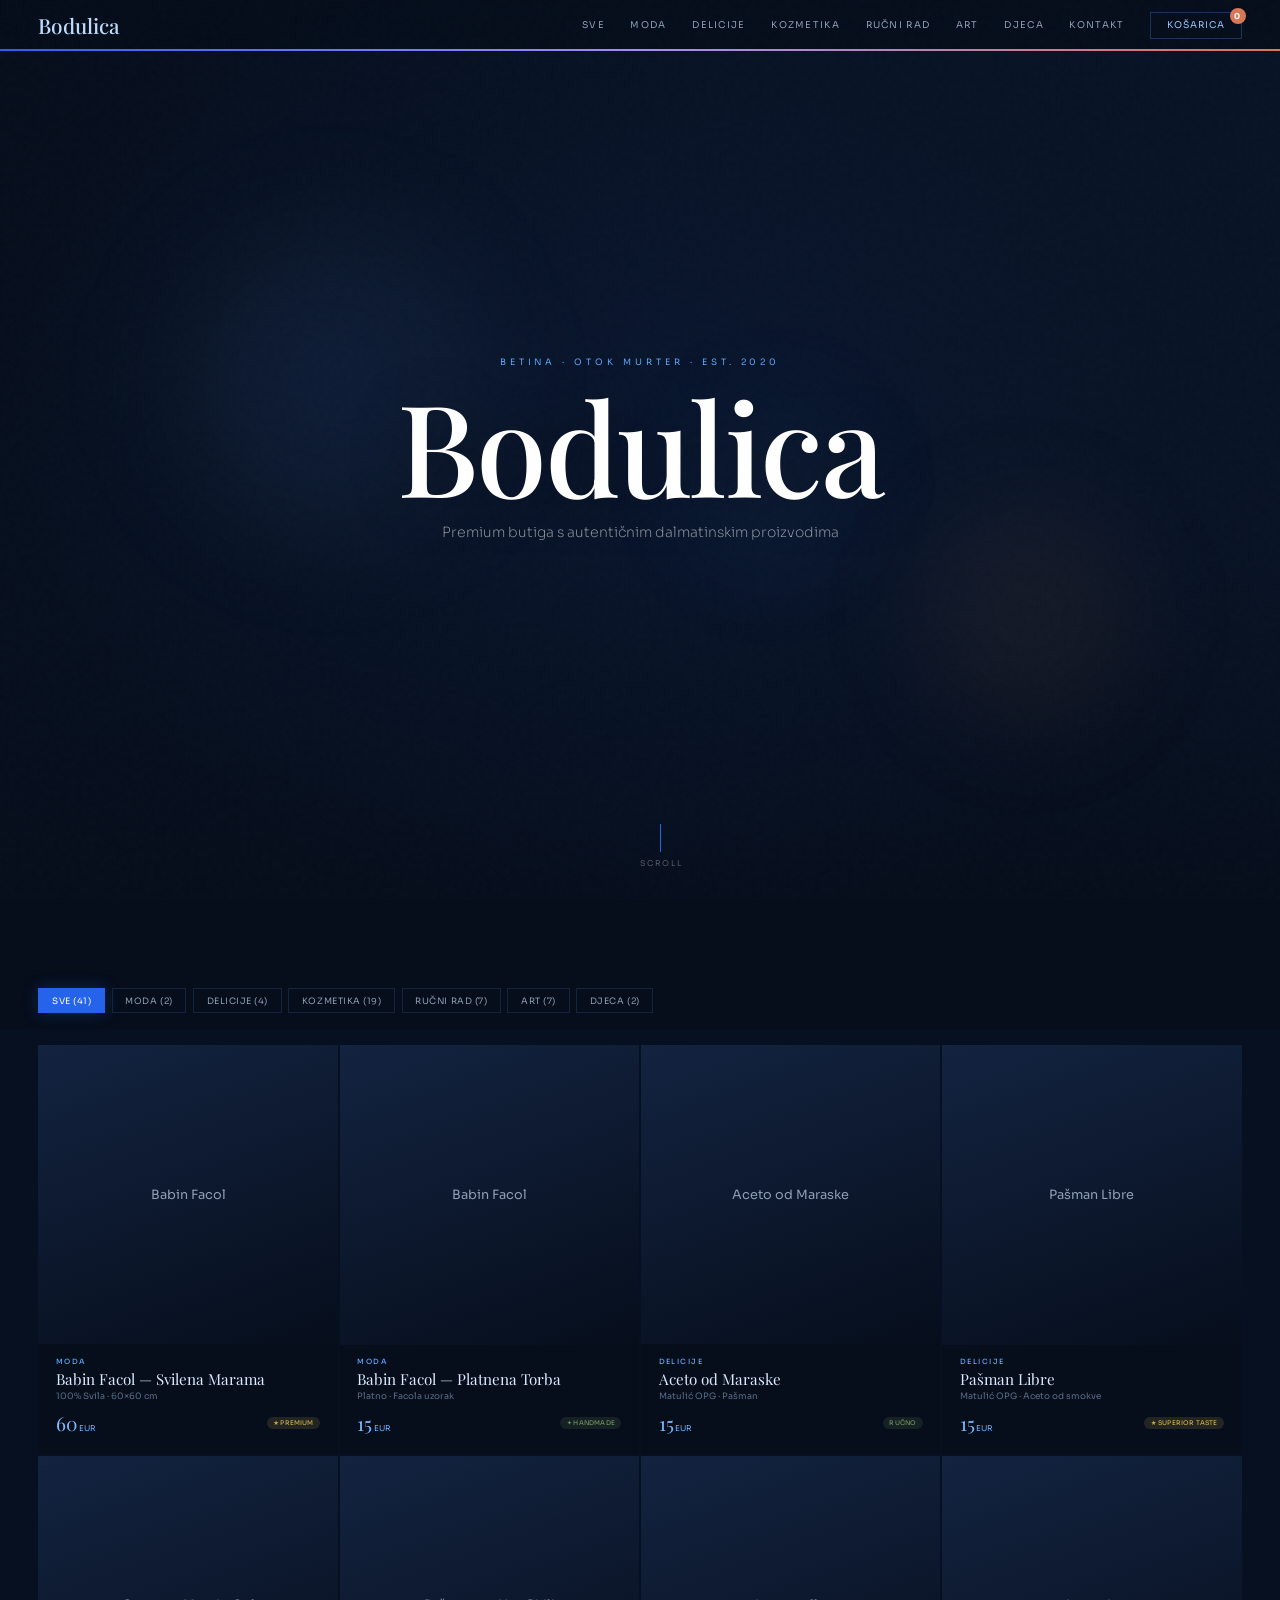
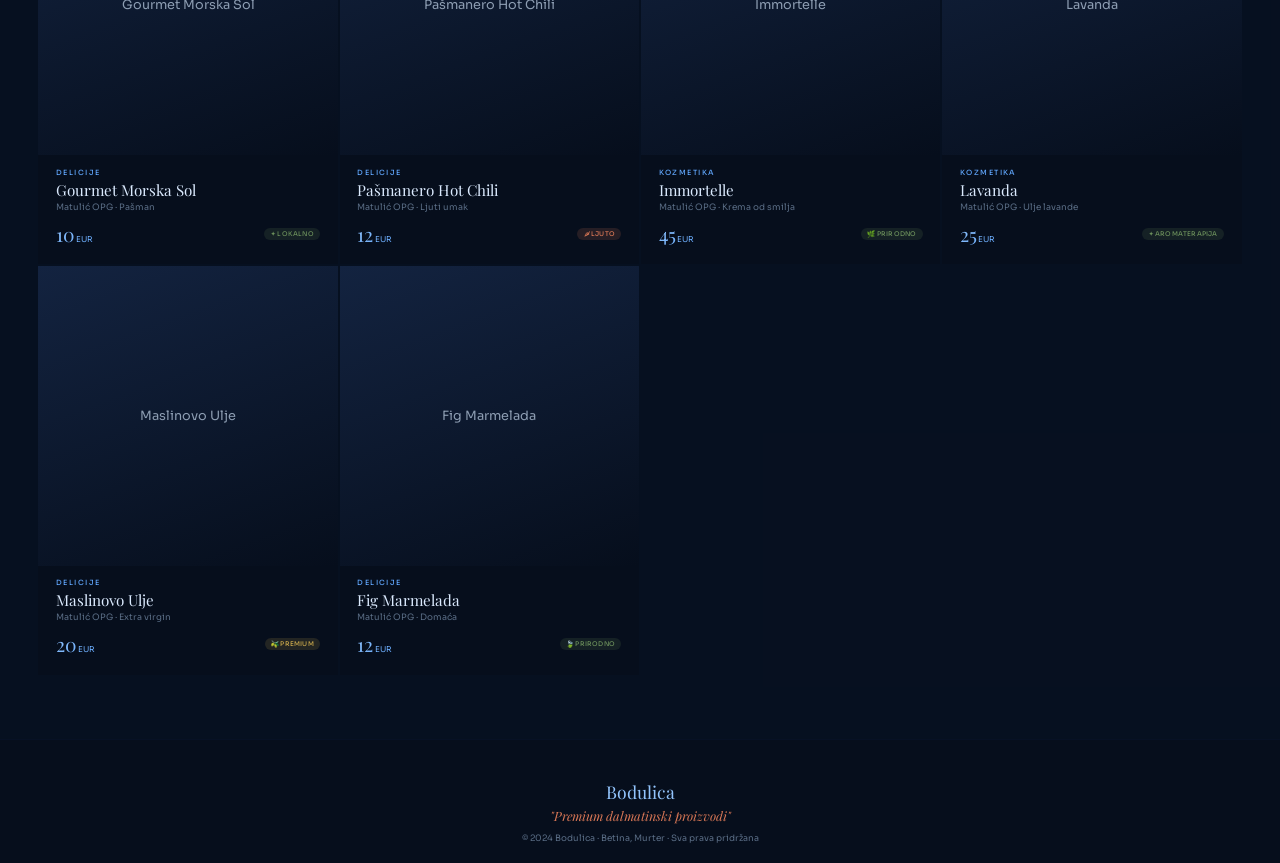
==== bodulica-deploy/index.html @ 8fa660ea "Fix trailing whitespace lint errors" ====
<!DOCTYPE html>
<html lang="hr">
<head>
    <meta charset="UTF-8">
    <meta name="viewport" content="width=device-width,initial-scale=1.0">
    <title>Bodulica — Premium Butiga · Betina, Murter</title>
    <link rel="preconnect" href="https://fonts.googleapis.com">
    <link rel="preconnect" href="https://fonts.gstatic.com" crossorigin>
    <link href="https://fonts.googleapis.com/css2?family=Playfair+Display:ital,wght@0,400;0,500;0,600;0,700;1,400&family=Sora:wght@200;300;400;500;600&display=swap" rel="stylesheet">
    <style>
        :root{--b9:#060e1c;--b8:#0c1a30;--b7:#132340;--b6:#1a3358;--b5:#2563EB;--b4:#60a5fa;--b3:#93c5fd;--b2:#bfdbfe;--b1:#dbeafe;--go:#c9a84c;--te:#d97756;--ol:#6b8f5b;--t1:#eaeff5;--t2:#8d9db2;--tm:#5a6d85;--fd:'Playfair Display',Georgia,serif;--fb:'Sora',system-ui,sans-serif;--e:cubic-bezier(.16,1,.3,1)}
        *,*::before,*::after{margin:0;padding:0;box-sizing:border-box}
        html{font-size:16px;scroll-behavior:smooth;-webkit-font-smoothing:antialiased}
        body{font-family:var(--fb);background:var(--b9);color:var(--t1);overflow-x:hidden}
        a{color:inherit;text-decoration:none}
        body::before{content:'';position:fixed;inset:0;z-index:9999;pointer-events:none;opacity:.018;background-image:url("data:image/svg+xml,%3Csvg viewBox='0 0 200 200' xmlns='http://www.w3.org/2000/svg'%3E%3Cfilter id='n'%3E%3CfeTurbulence type='fractalNoise' baseFrequency='.8' numOctaves='4' stitchTiles='stitch'/%3E%3C/filter%3E%3Crect width='100%25' height='100%25' filter='url(%23n)'/%3E%3C/svg%3E")}

        /* Header */
        .hd{position:fixed;top:0;left:0;right:0;z-index:200;padding:.7rem 3vw;background:rgba(6,14,28,.88);backdrop-filter:blur(28px);-webkit-backdrop-filter:blur(28px);border-bottom:1px solid rgba(37,99,235,.05)}
        .hd::after{content:'';position:absolute;bottom:-1px;left:0;right:0;height:2px;background:linear-gradient(90deg,var(--b5),#a78bfa,var(--te),var(--go),var(--ol),var(--b4),var(--b5));background-size:300% 100%;animation:rainbowSlide 8s linear infinite}
        @keyframes rainbowSlide{0%{background-position:0% 50%}100%{background-position:300% 50%}}
        .hd-in{display:flex;align-items:center;justify-content:space-between;max-width:1440px;margin:0 auto}
        .lg{font-family:var(--fd);font-size:1.3rem;color:var(--b2);font-weight:500}
        .hn{display:flex;gap:1.6rem;align-items:center}
        .hn a{font-size:.58rem;font-weight:400;color:var(--t2);letter-spacing:.14em;text-transform:uppercase;transition:color .3s;position:relative}
        .hn a:hover{color:var(--b3)}
        .hn a::after{content:'';position:absolute;bottom:-2px;left:0;width:0;height:1px;background:var(--b4);transition:width .4s var(--e)}
        .hn a:hover::after{width:100%}
        .cb{position:relative;background:none;border:1px solid var(--b6);color:var(--b3);padding:.4rem 1rem;font-family:var(--fb);font-size:.58rem;letter-spacing:.1em;text-transform:uppercase;cursor:pointer;transition:all .3s}
        .cb:hover{background:var(--b5);border-color:var(--b5);color:#fff}
        .cc{position:absolute;top:-5px;right:-5px;min-width:16px;height:16px;background:var(--te);color:#fff;border-radius:50%;font-size:.5rem;display:flex;align-items:center;justify-content:center;font-weight:700;padding:0 3px}
        .cc:not(:empty){animation:bmp .4s var(--e),cartPulse 2s ease-in-out infinite 1s}
        @keyframes bmp{50%{transform:scale(1.5)}}
        @keyframes cartPulse{0%,100%{box-shadow:0 0 0 0 rgba(217,119,86,.4)}50%{box-shadow:0 0 0 6px rgba(217,119,86,0)}}

        /* Hero */
        .hero{position:relative;width:100%;height:100vh;overflow:hidden;background:linear-gradient(135deg,var(--b9),var(--b8))}
        .hero::before{content:'';position:absolute;top:20%;left:10%;width:400px;height:400px;border-radius:50%;background:radial-gradient(circle,rgba(37,99,235,.12),rgba(147,197,253,.06),transparent 70%);filter:blur(60px);animation:orbFloat 12s ease-in-out infinite;z-index:1;pointer-events:none}
        .hero .orb2{position:absolute;bottom:15%;right:8%;width:300px;height:300px;border-radius:50%;background:radial-gradient(circle,rgba(201,168,76,.08),rgba(217,119,86,.06),transparent 70%);filter:blur(50px);animation:orbFloat 16s ease-in-out infinite reverse;z-index:1;pointer-events:none}
        .hero .orb3{position:absolute;top:40%;right:30%;width:250px;height:250px;border-radius:50%;background:radial-gradient(circle,rgba(107,143,91,.08),rgba(37,99,235,.05),transparent 70%);filter:blur(40px);animation:orbFloat 10s ease-in-out infinite 3s;z-index:1;pointer-events:none}
        @keyframes orbFloat{0%,100%{transform:translate(0,0) scale(1)}25%{transform:translate(30px,-40px) scale(1.1)}50%{transform:translate(-20px,30px) scale(.95)}75%{transform:translate(15px,20px) scale(1.05)}}
        .hero-ov{position:absolute;inset:0;background:linear-gradient(180deg,rgba(6,14,28,.2) 0%,rgba(6,14,28,.5) 60%,var(--b9) 100%)}
        .hero::after{content:'';position:absolute;inset:0;background:radial-gradient(ellipse 50% 60% at 50% 45%,rgba(37,99,235,.06),transparent);pointer-events:none}
        .hero-c{position:absolute;inset:0;display:flex;flex-direction:column;align-items:center;justify-content:center;z-index:2;text-align:center;padding:2rem}
        .hero-c .ov{font-size:.55rem;letter-spacing:.45em;text-transform:uppercase;color:var(--b4);margin-bottom:1.2rem;opacity:0;animation:fu .8s var(--e) .3s forwards}
        .hero-c h1{font-family:var(--fd);font-size:clamp(3.5rem,10vw,8rem);font-weight:500;color:#fff;line-height:.92;margin-bottom:1rem;opacity:0;animation:fu 1s var(--e) .5s forwards;text-shadow:0 4px 60px rgba(0,0,0,.3);letter-spacing:-.02em;animation:fu 1s var(--e) .5s forwards,heroSpacing 8s ease-in-out infinite 2s}
        @keyframes heroSpacing{0%,100%{letter-spacing:-.02em}50%{letter-spacing:.04em}}
        .hero-c p{font-size:clamp(.82rem,1.1vw,1rem);font-weight:200;color:rgba(255,255,255,.6);max-width:400px;margin:0 auto;line-height:1.7;opacity:0;animation:fu .8s var(--e) .8s forwards}
        .hero-sc{position:absolute;bottom:2rem;left:50%;transform:translateX(-50%);z-index:2;display:flex;flex-direction:column;align-items:center;gap:.35rem;color:rgba(255,255,255,.3);font-size:.5rem;letter-spacing:.2em;text-transform:uppercase;opacity:0;animation:fu .6s var(--e) 1.2s forwards}
        .hero-sc .ln{width:1px;height:28px;background:var(--b5);animation:sl 2s ease-in-out infinite}
        @keyframes sl{0%{transform:scaleY(0);transform-origin:top}50%{transform:scaleY(1);transform-origin:top}51%{transform-origin:bottom}100%{transform:scaleY(0);transform-origin:bottom}}
        @keyframes fu{from{opacity:0;transform:translateY(20px)}to{opacity:1;transform:translateY(0)}}

        /* Filters */
        .fl{padding:5.5rem 3vw 1rem;max-width:1440px;margin:0 auto;display:flex;gap:.4rem;flex-wrap:wrap}
        .fb{padding:.35rem .8rem;border:1px solid var(--b7);background:transparent;color:var(--t2);font-family:var(--fb);font-size:.55rem;letter-spacing:.06em;cursor:pointer;transition:all .3s;text-transform:uppercase}
        .fb.ac,.fb:hover{background:var(--b5);border-color:var(--b5);color:#fff}
        .fb.ac{box-shadow:0 0 16px rgba(37,99,235,.25)}

        /* Grid */
        .pg{max-width:1440px;margin:0 auto;padding:1rem 3vw 4rem;display:grid;grid-template-columns:repeat(auto-fill,minmax(240px,1fr));gap:2px;background:rgba(37,99,235,.02);position:relative}
        .pc{background:var(--b9);cursor:pointer;transition:all .5s var(--e);position:relative;overflow:hidden;opacity:0;transform:translateY(18px)}
        .pc.vs{opacity:1;transform:translateY(0)}
        .pc:nth-child(4n+1){transition-delay:.05s}
        .pc:nth-child(4n+2){transition-delay:.1s}
        .pc:nth-child(4n+3){transition-delay:.15s}
        .pc:nth-child(4n+4){transition-delay:.2s}
        .pc:hover{background:rgba(12,26,48,.8);transform:translateY(-2px);box-shadow:0 12px 40px rgba(0,0,0,.3)}
        .pc::before{content:'';position:absolute;top:0;left:-100%;width:60%;height:100%;background:linear-gradient(90deg,transparent,rgba(255,255,255,.03),transparent);z-index:10;pointer-events:none;transition:none}
        .pc:hover::before{animation:shimmer .8s ease forwards}
        @keyframes shimmer{to{left:150%}}
        .pc::after{content:'';position:absolute;inset:-1px;z-index:-1;opacity:0;transition:opacity .5s;background:linear-gradient(135deg,var(--b5),rgba(167,139,250,.3),var(--te),var(--go));background-size:300% 300%;animation:glowShift 4s ease infinite;border-radius:inherit}
        .pc:hover::after{opacity:1}
        @keyframes glowShift{0%,100%{background-position:0% 50%}50%{background-position:100% 50%}}
        .pw{position:relative;overflow:hidden}
        .pi{width:100%;aspect-ratio:1;object-fit:contain;padding:1rem;background:linear-gradient(160deg,rgba(12,26,48,.5),var(--b9));transition:transform .7s var(--e)}
        .pc:hover .pi{transform:scale(1.05)}
        .ml{position:absolute;top:.6rem;right:.6rem;background:rgba(37,99,235,.85);color:#fff;font-size:.45rem;padding:.15rem .4rem;border-radius:100px;font-weight:500;backdrop-filter:blur(4px)}
        .pb{padding:.8rem 1.1rem 1.1rem}
        .pt{font-size:.45rem;font-weight:500;letter-spacing:.2em;color:var(--b4);margin-bottom:.25rem}
        .pn{font-family:var(--fd);font-size:.95rem;color:var(--b1);margin-bottom:.1rem;line-height:1.2}
        .pr{font-size:.55rem;color:var(--tm);margin-bottom:.5rem}
        .pf{display:flex;align-items:center;justify-content:space-between}
        .pp{font-family:var(--fd);font-size:1.2rem;color:var(--b3);background:linear-gradient(135deg,var(--b3),var(--b4));-webkit-background-clip:text;-webkit-text-fill-color:transparent;background-clip:text}
        .pp .eu{font-family:var(--fb);font-size:.5rem;color:var(--tm);margin-left:.08rem}
        .bd{position:relative;overflow:hidden;display:inline-flex;padding:.12rem .4rem;border-radius:100px;font-size:.4rem;font-weight:500;letter-spacing:.03em;text-transform:uppercase}
        .bd::before{content:'✦';position:absolute;right:-12px;top:50%;transform:translateY(-50%);font-size:.4rem;opacity:0;transition:all .4s var(--e)}
        .pc:hover .bd::before{right:4px;opacity:.6}
        .bg-award{background:rgba(201,168,76,.15);color:var(--go)}
        .bg-new{background:rgba(37,99,235,.15);color:var(--b4)}
        .bg-hot{background:rgba(217,119,86,.15);color:var(--te)}
        .bg-eco{background:rgba(107,143,91,.15);color:var(--ol)}
        .qb{position:absolute;bottom:4rem;right:.8rem;width:30px;height:30px;border-radius:50%;background:var(--b5);border:none;color:#fff;cursor:pointer;display:flex;align-items:center;justify-content:center;opacity:0;transform:translateY(6px);transition:all .3s var(--e);font-size:.95rem}
        .pc:hover .qb{opacity:1;transform:translateY(0)}
        .qb:hover{background:var(--b4);transform:scale(1.12)!important}

        /* Modal */
        .mb{position:fixed;inset:0;z-index:500;background:rgba(6,14,28,.9);backdrop-filter:blur(20px);opacity:0;visibility:hidden;transition:all .4s;display:flex;align-items:center;justify-content:center;padding:1rem}
        .mb.op{opacity:1;visibility:visible}
        .md{background:var(--b8);max-width:820px;width:100%;max-height:92vh;overflow-y:auto;display:grid;grid-template-columns:1fr 1fr;position:relative;transform:translateY(16px);transition:transform .5s var(--e);border:1px solid rgba(37,99,235,.06)}
        .mb.op .md{transform:translateY(0)}
        .mx{position:absolute;top:.7rem;right:.7rem;width:28px;height:28px;background:rgba(255,255,255,.04);border:none;color:var(--t2);cursor:pointer;font-size:.95rem;z-index:2;display:flex;align-items:center;justify-content:center;transition:all .3s}
        .mx:hover{color:#fff;background:rgba(255,255,255,.08)}
        .miw{background:var(--b9);display:flex;flex-direction:column}
        .mim{flex:1;display:flex;align-items:center;justify-content:center;padding:1.5rem;min-height:340px}
        .mim img{max-width:90%;max-height:340px;object-fit:contain;filter:drop-shadow(0 12px 30px rgba(0,0,0,.35));animation:subtleFloat 6s ease-in-out infinite}
        @keyframes subtleFloat{0%,100%{transform:translateY(0)}50%{transform:translateY(-6px)}}
        .mnf{padding:1.8rem;display:flex;flex-direction:column;gap:.4rem}
        .mc{font-size:.5rem;font-weight:500;letter-spacing:.2em;text-transform:uppercase;color:var(--b5)}
        .mn{font-family:var(--fd);font-size:1.5rem;color:var(--b1);line-height:1.12}
        .mbd{font-size:.6rem;color:var(--tm)}
        .mds{font-size:.78rem;font-weight:200;line-height:1.7;color:var(--t2)}
        .mp{font-family:var(--fd);font-size:1.9rem;color:var(--b3);background:linear-gradient(135deg,var(--b3),#a78bfa,var(--b3));background-size:200% 100%;-webkit-background-clip:text;-webkit-text-fill-color:transparent;background-clip:text;animation:priceShimmer 3s ease infinite}
        @keyframes priceShimmer{0%,100%{background-position:0% 50%}50%{background-position:100% 50%}}
        .mp .eu{font-family:var(--fb);font-size:.75rem;color:var(--tm)}
        .bb{padding:.65rem 1.2rem;background:linear-gradient(135deg,var(--b5),#7c3aed,var(--b5));background-size:200% 100%;animation:btnGrad 3s ease infinite;color:#fff;border:none;font-family:var(--fb);font-size:.6rem;font-weight:500;letter-spacing:.1em;text-transform:uppercase;cursor:pointer;transition:all .3s;flex:1}
        @keyframes btnGrad{0%,100%{background-position:0% 50%}50%{background-position:100% 50%}}
        .bb:hover{background:var(--b4)}

        /* Cart */
        .cd{position:fixed;top:0;right:-400px;width:360px;max-width:92vw;height:100vh;background:var(--b8);z-index:600;transition:right .5s var(--e);border-left:1px solid rgba(37,99,235,.06);display:flex;flex-direction:column}
        .cd.op{right:0}
        .co{position:fixed;inset:0;z-index:550;background:rgba(6,14,28,.7);opacity:0;visibility:hidden;transition:all .3s}
        .co.op{opacity:1;visibility:visible}
        .ch{padding:.8rem 1.2rem;border-bottom:1px solid rgba(37,99,235,.05);display:flex;align-items:center;justify-content:space-between}
        .ch h3{font-family:var(--fd);font-size:1rem;color:var(--b1)}
        .ci{flex:1;overflow-y:auto;padding:.4rem 1.2rem}
        .cii{display:flex;gap:.6rem;padding:.6rem 0;border-bottom:1px solid rgba(37,99,235,.03);align-items:center}
        .cii img{width:42px;height:42px;object-fit:contain;background:var(--b9);padding:2px;border-radius:3px}
        .cin{font-family:var(--fd);font-size:.75rem;color:var(--b1)}
        .cip{font-size:.65rem;color:var(--b3)}
        .cir{background:none;border:none;color:var(--tm);cursor:pointer;font-size:.55rem}
        .cir:hover{color:var(--te)}
        .cf{padding:.8rem 1.2rem;border-top:1px solid rgba(37,99,235,.05)}
        .ctt{display:flex;justify-content:space-between;align-items:baseline;margin-bottom:.6rem}
        .ctl{font-size:.6rem;color:var(--t2);letter-spacing:.1em;text-transform:uppercase}
        .ctv{font-family:var(--fd);font-size:1.4rem;color:var(--b3)}
        .ck{width:100%;padding:.7rem;background:var(--b5);color:#fff;border:none;font-family:var(--fb);font-size:.65rem;font-weight:500;letter-spacing:.1em;text-transform:uppercase;cursor:pointer}
        .ck:hover{background:var(--b4)}
        .ce{text-align:center;padding:2rem .5rem;color:var(--tm);font-size:.7rem}

        /* Footer */
        .ft{padding:2.5rem 3vw 1.2rem;border-top:1px solid rgba(37,99,235,.04);text-align:center}
        .ftb{font-family:var(--fd);font-size:1.1rem;color:var(--b3);display:block;margin-bottom:.25rem}
        .ftq{font-family:var(--fd);font-style:italic;font-size:.8rem;color:var(--te);margin-bottom:.5rem}
        .ftc{font-size:.55rem;color:var(--tm)}

        /* Back to top */
        .btt{position:fixed;bottom:2rem;right:2rem;width:48px;height:48px;background:var(--b5);border:none;color:#fff;border-radius:50%;cursor:pointer;z-index:300;opacity:0;transform:translateY(10px);transition:all .3s var(--e);font-size:1.2rem}
        .btt.vs{opacity:1;transform:translateY(0)}
        .btt:hover{background:var(--b4);transform:scale(1.1)}

        /* Responsive */
        @media(max-width:768px){
            .hn a:not(.cb){display:none}
            .pg{grid-template-columns:1fr 1fr}
            .md{grid-template-columns:1fr}
            .miw{min-height:220px}
            .fl{padding-top:4.5rem}
            .cd{width:100%;right:-100%}
            .hero-c h1{font-size:clamp(3rem,15vw,5.5rem)}
        }
        @media(max-width:480px){
            .pg{grid-template-columns:1fr}
            .mim img{max-height:240px}
        }
    </style>
</head>
<body>
    <header class="hd">
        <div class="hd-in">
            <div class="lg">Bodulica</div>
            <nav class="hn">
                <a href="#" data-f="all">Sve</a>
                <a href="#" data-f="moda">Moda</a>
                <a href="#" data-f="delicije">Delicije</a>
                <a href="#" data-f="kozmetika">Kozmetika</a>
                <a href="#" data-f="rucni-rad">Ručni rad</a>
                <a href="#" data-f="art">Art</a>
                <a href="#" data-f="djeca">Djeca</a>
                <a href="#kontakt">Kontakt</a>
                <button class="cb" id="cartToggle" name="cartToggle">Košarica <span class="cc" id="cC">0</span></button>
            </nav>
        </div>
    </header>

    <section class="hero">
        <div class="hero-ov"></div>
        <div class="orb2"></div>
        <div class="orb3"></div>
        <div class="hero-c">
            <div class="ov">Betina · Otok Murter · Est. 2020</div>
            <h1>Bodulica</h1>
            <p>Premium butiga s autentičnim dalmatinskim proizvodima</p>
        </div>
        <div class="hero-sc">
            <div class="ln"></div>
            <span>Scroll</span>
        </div>
    </section>

    <div class="fl" id="fl">
        <button class="fb ac" id="filter-all" name="filter-all" data-c="all">Sve (41)</button>
        <button class="fb" id="filter-moda" name="filter-moda" data-c="moda">Moda (2)</button>
        <button class="fb" id="filter-delicije" name="filter-delicije" data-c="delicije">Delicije (4)</button>
        <button class="fb" id="filter-kozmetika" name="filter-kozmetika" data-c="kozmetika">Kozmetika (19)</button>
        <button class="fb" id="filter-rucni-rad" name="filter-rucni-rad" data-c="rucni-rad">Ručni rad (7)</button>
        <button class="fb" id="filter-art" name="filter-art" data-c="art">Art (7)</button>
        <button class="fb" id="filter-djeca" name="filter-djeca" data-c="djeca">Djeca (2)</button>
    </div>

    <div class="pg" id="pg">
        <!-- Products will be loaded here -->
    </div>

    <div class="mb" id="modal">
        <div class="md">
            <button class="mx" id="modalClose" name="modalClose" onclick="closeModal()">✕</button>
            <div class="miw">
                <div class="mim">
                    <div style="font-size:3rem;color:var(--t2);opacity:0.3">📷</div>
                </div>
            </div>
            <div class="mnf">
                <div class="mc" id="modalCat">KATEGORIJA</div>
                <div class="mn" id="modalName">Naziv proizvoda</div>
                <div class="mbd" id="modalDesc">Opis</div>
                <div class="mds" id="modalDetails">Detalji</div>
                <div class="mp" id="modalPrice">0 EUR</div>
                <div style="display:flex;gap:.4rem;margin-top:.8rem">
                    <button class="bb" id="addToCartBtn" name="addToCartBtn" onclick="addToCart()">Dodaj u košaricu</button>
                </div>
            </div>
        </div>
    </div>

    <div class="co" id="cartOverlay" onclick="toggleCart()"></div>
    <div class="cd" id="cart">
        <div class="ch">
            <h3>Košarica</h3>
            <button class="mx" id="cartClose" name="cartClose" onclick="toggleCart()">✕</button>
        </div>
        <div class="ci" id="cartItems">
            <div class="ce">Košarica je prazna</div>
        </div>
        <div class="cf">
            <div class="ctt">
                <span class="ctl">Ukupno</span>
                <span class="ctv" id="cartTotal">0 EUR</span>
            </div>
            <button class="ck" id="checkoutBtn" name="checkoutBtn" onclick="checkout()">Naruči</button>
        </div>
    </div>

    <button class="btt" id="backToTop" name="backToTop" onclick="window.scrollTo({top:0,behavior:'smooth'})" title="Na vrh">↑</button>

    <footer class="ft">
        <div class="ftb">Bodulica</div>
        <div class="ftq">"Premium dalmatinski proizvodi"</div>
        <div class="ftc">© 2024 Bodulica · Betina, Murter · Sva prava pridržana</div>
    </footer>

    <script>
        // Product data
        const products = [
            {id:'facol',cat:'moda',name:'Babin Facol — Svilena Marama',desc:'100% Svila · 60×60 cm',price:60,badge:'★ Premium',badgeClass:'bg-award'},
            {id:'torba',cat:'moda',name:'Babin Facol — Platnena Torba',desc:'Platno · Facola uzorak',price:15,badge:'✦ Handmade',badgeClass:'bg-eco'},
            {id:'aceto-maraska',cat:'delicije',name:'Aceto od Maraske',desc:'Matulić OPG · Pašman',price:15,badge:'Ručno',badgeClass:'bg-eco'},
            {id:'aceto-smokva',cat:'delicije',name:'Pašman Libre',desc:'Matulić OPG · Aceto od smokve',price:15,badge:'★ Superior Taste',badgeClass:'bg-award'},
            {id:'morska-sol',cat:'delicije',name:'Gourmet Morska Sol',desc:'Matulić OPG · Pašman',price:10,badge:'✦ Lokalno',badgeClass:'bg-eco'},
            {id:'pasmanero',cat:'delicije',name:'Pašmanero Hot Chili',desc:'Matulić OPG · Ljuti umak',price:12,badge:'🌶 Ljuto',badgeClass:'bg-hot'},
            {id:'immortelle',cat:'kozmetika',name:'Immortelle',desc:'Matulić OPG · Krema od smilja',price:45,badge:'🌿 Prirodno',badgeClass:'bg-eco'},
            {id:'lavanda',cat:'kozmetika',name:'Lavanda',desc:'Matulić OPG · Ulje lavande',price:25,badge:'✦ Aromaterapija',badgeClass:'bg-eco'},
            {id:'maslinovo-ulje',cat:'delicije',name:'Maslinovo Ulje',desc:'Matulić OPG · Extra virgin',price:20,badge:'🫒 Premium',badgeClass:'bg-award'},
            {id:'fig-marmelada',cat:'delicije',name:'Fig Marmelada',desc:'Matulić OPG · Domaća',price:12,badge:'🍃 Prirodno',badgeClass:'bg-eco'}
        ];

        let cart = [];
        let currentFilter = 'all';

        // Initialize
        document.addEventListener('DOMContentLoaded', () => {
            renderProducts();
            setupFilters();
            setupScrollProgress();
            loadCart();
            setupIntersectionObserver();
        });

        // Render products
        function renderProducts() {
            const pg = document.getElementById('pg');
            const filtered = currentFilter === 'all' ? products : products.filter(p => p.cat === currentFilter);

            pg.innerHTML = filtered.map(product => `
                <div class="pc rv" data-cat="${product.cat}" onclick="openModal('${product.id}')">
                    <div class="pw">
                        <div class="pi" style="background:linear-gradient(160deg,var(--b7),var(--b9));display:flex;align-items:center;justify-content:center;color:var(--t2);font-size:.8rem">
                            ${product.name.split(' — ')[0]}
                        </div>
                    </div>
                    <button class="qb" onclick="event.stopPropagation();buyNow('${product.id}')" title="Dodaj">+</button>
                    <div class="pb">
                        <div class="pt">${product.cat.toUpperCase()}</div>
                        <div class="pn">${product.name}</div>
                        <div class="pr">${product.desc}</div>
                        <div class="pf">
                            <div class="pp">${product.price}<span class="eu">EUR</span></div>
                            <span class="bd ${product.badgeClass}">${product.badge}</span>
                        </div>
                    </div>
                </div>
            `).join('');
        }

        // Setup filters
        function setupFilters() {
            document.querySelectorAll('.fb').forEach(btn => {
                btn.addEventListener('click', (e) => {
                    document.querySelectorAll('.fb').forEach(b => b.classList.remove('ac'));
                    e.target.classList.add('ac');
                    currentFilter = e.target.dataset.c;
                    renderProducts();
                    setupIntersectionObserver();
                });
            });
        }

        // Modal functions
        function openModal(productId) {
            const product = products.find(p => p.id === productId);
            if (!product) return;

            document.getElementById('modalCat').textContent = product.cat.toUpperCase();
            document.getElementById('modalName').textContent = product.name;
            document.getElementById('modalDesc').textContent = product.desc;
            document.getElementById('modalDetails').textContent = 'Premium kvalitet, autentično porijeklo';
            document.getElementById('modalPrice').innerHTML = `${product.price}<span class="eu">EUR</span>`;

            document.getElementById('modal').classList.add('op');
            document.body.style.overflow = 'hidden';
        }

        function closeModal() {
            document.getElementById('modal').classList.remove('op');
            document.body.style.overflow = '';
        }

        // Cart functions
        function toggleCart() {
            document.getElementById('cart').classList.toggle('op');
            document.getElementById('cartOverlay').classList.toggle('op');
        }

        function buyNow(productId) {
            const product = products.find(p => p.id === productId);
            if (!product) return;

            const existing = cart.find(item => item.id === productId);
            if (existing) {
                existing.qty++;
            } else {
                cart.push({...product, qty: 1});
            }

            updateCart();
            toggleCart();
        }

        function addToCart() {
            const modalName = document.getElementById('modalName').textContent;
            const product = products.find(p => p.name === modalName);
            if (product) buyNow(product.id);
            closeModal();
        }

        function updateCart() {
            const cartItems = document.getElementById('cartItems');
            const cartCount = document.getElementById('cC');
            const cartTotal = document.getElementById('cartTotal');

            if (cart.length === 0) {
                cartItems.innerHTML = '<div class="ce">Košarica je prazna</div>';
                cartCount.textContent = '0';
                cartTotal.innerHTML = '0<span class="eu">EUR</span>';
                return;
            }

            cartItems.innerHTML = cart.map(item => `
                <div class="cii">
                    <div style="width:42px;height:42px;background:var(--b7);display:flex;align-items:center;justify-content:center;color:var(--t2);font-size:.6rem;border-radius:3px">
                        ${item.name.split(' — ')[0]}
                    </div>
                    <div style="flex:1">
                        <div class="cin">${item.name}</div>
                        <div class="cip">${item.price} EUR x ${item.qty}</div>
                    </div>
                    <button class="cir" onclick="removeFromCart('${item.id}')">Ukloni</button>
                </div>
            `).join('');

            const total = cart.reduce((sum, item) => sum + (item.price * item.qty), 0);
            const count = cart.reduce((sum, item) => sum + item.qty, 0);

            cartCount.textContent = count;
            cartTotal.innerHTML = `${total}<span class="eu">EUR</span>`;

            saveCart();
        }

        function removeFromCart(productId) {
            cart = cart.filter(item => item.id !== productId);
            updateCart();
        }

        function saveCart() {
            localStorage.setItem('bodulica-cart', JSON.stringify(cart));
        }

        function loadCart() {
            const saved = localStorage.getItem('bodulica-cart');
            if (saved) {
                cart = JSON.parse(saved);
                updateCart();
            }
        }

        function checkout() {
            if (cart.length === 0) return;
            alert('Hvala na narudžbi! Kontaktirat ćemo vas uskoro.');
            cart = [];
            updateCart();
            toggleCart();
        }

        // Scroll progress
        function setupScrollProgress() {
            const btt = document.getElementById('backToTop');

            window.addEventListener('scroll', () => {
                if (window.pageYOffset > 300) {
                    btt.classList.add('vs');
                } else {
                    btt.classList.remove('vs');
                }
            });
        }

        // Intersection Observer for animations
        function setupIntersectionObserver() {
            const observer = new IntersectionObserver((entries) => {
                entries.forEach(entry => {
                    if (entry.isIntersecting) {
                        entry.target.classList.add('vs');
                        observer.unobserve(entry.target);
                    }
                });
            }, { threshold: 0.05 });

            document.querySelectorAll('.pc').forEach(el => {
                observer.observe(el);
            });
        }

        // Close modal on escape
        document.addEventListener('keydown', (e) => {
            if (e.key === 'Escape') {
                closeModal();
                if (document.getElementById('cart').classList.contains('op')) {
                    toggleCart();
                }
            }
        });

        // Cart toggle button
        document.getElementById('cartToggle').addEventListener('click', toggleCart);
    </script>
</body>
</html>
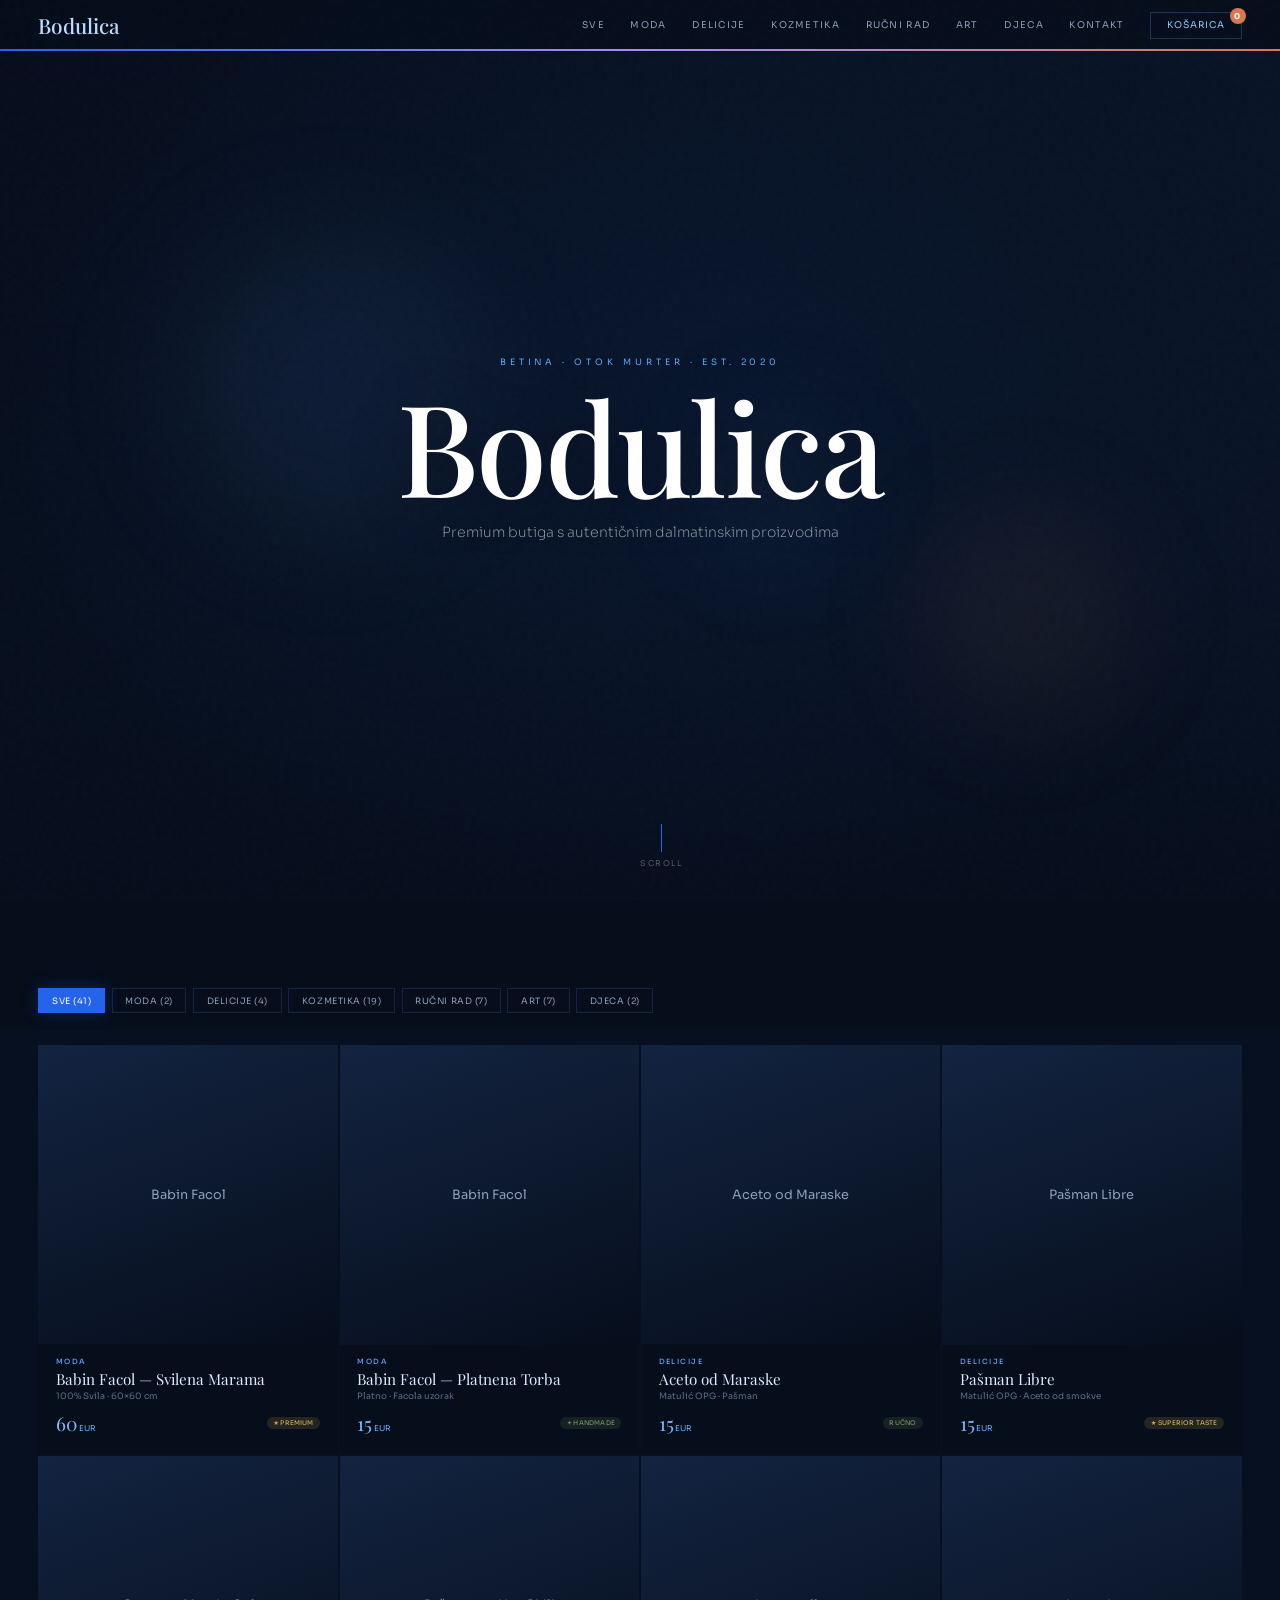
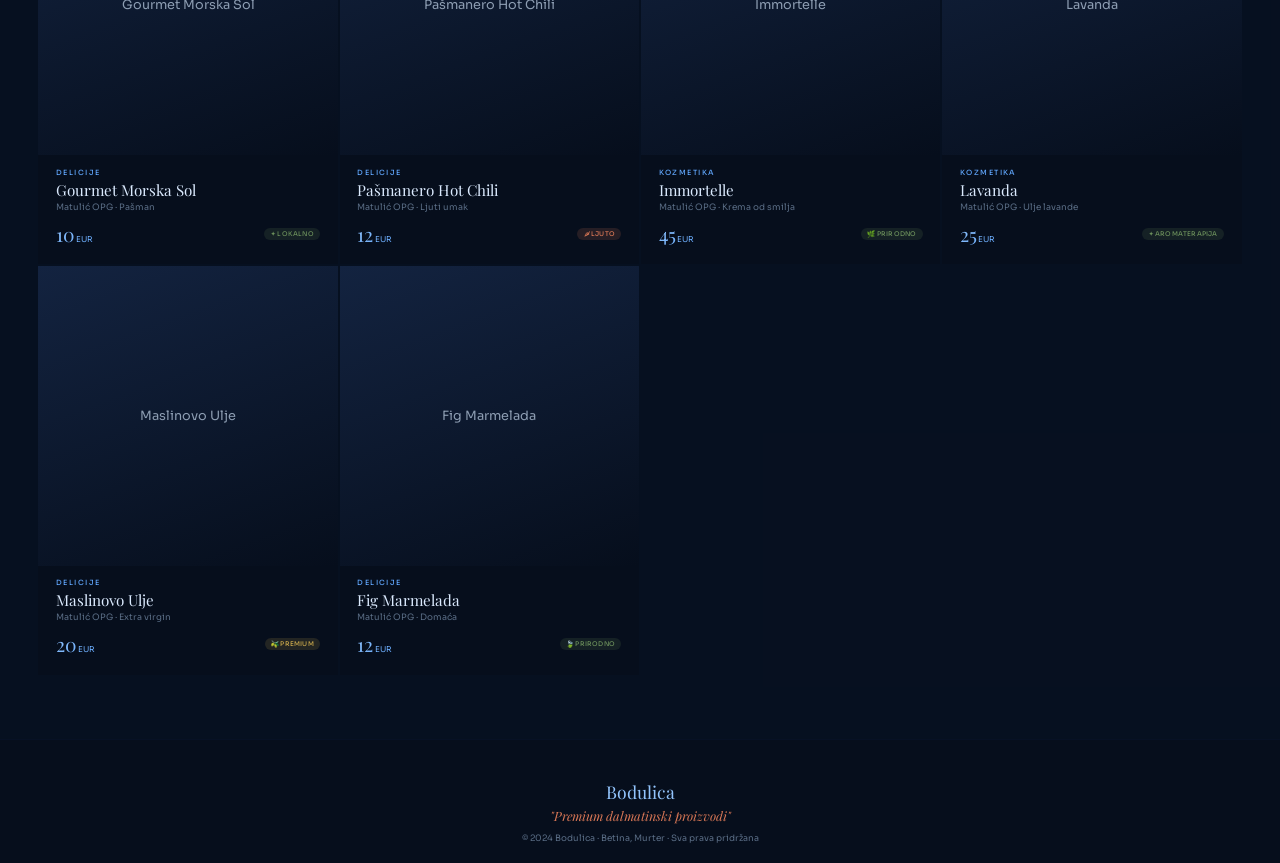
==== commit 782ca54d: "feat: integrate shop-api.js into index.html for live Supabase + Stripe" ====
--- a/bodulica-deploy/index.html
+++ b/bodulica-deploy/index.html
@@ -475,5 +475,6 @@
         // Cart toggle button
         document.getElementById('cartToggle').addEventListener('click', toggleCart);
     </script>
+        <script src="shop-api.js"></script>
 </body>
 </html>
